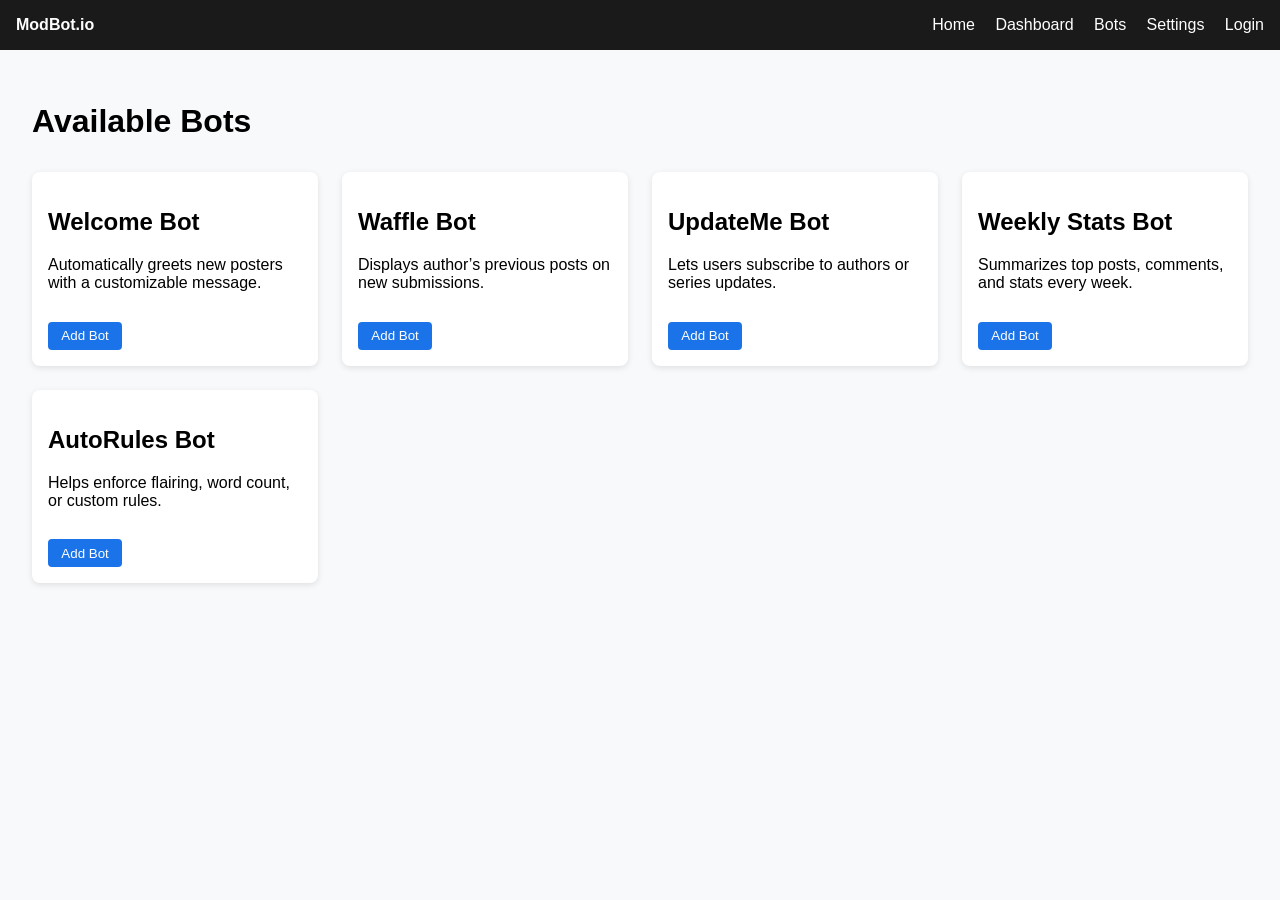
==== bots.html @ 6c37dac9 "Add files via upload" ====
<!DOCTYPE html>
<html>
<head>
  <title>Select Bots</title>
  <link rel="stylesheet" href="styles.css">
</head>
<body>
<header>
  <div><strong>ModBot.io</strong></div>
  <nav>
    <a href="index.html">Home</a>
    <a href="dashboard.html">Dashboard</a>
    <a href="bots.html">Bots</a>
    <a href="settings.html">Settings</a>
    <a href="login.html">Login</a>
  </nav>
</header>

<main>
  <h1>Available Bots</h1>
  <div class="bots">
    <div class="bot">
      <h2>Welcome Bot</h2>
      <p>Automatically greets new posters with a customizable message.</p>
      <button>Add Bot</button>
    </div>
    <div class="bot">
      <h2>Waffle Bot</h2>
      <p>Displays author’s previous posts on new submissions.</p>
      <button>Add Bot</button>
    </div>
    <div class="bot">
      <h2>UpdateMe Bot</h2>
      <p>Lets users subscribe to authors or series updates.</p>
      <button>Add Bot</button>
    </div>
    <div class="bot">
      <h2>Weekly Stats Bot</h2>
      <p>Summarizes top posts, comments, and stats every week.</p>
      <button>Add Bot</button>
    </div>
    <div class="bot">
      <h2>AutoRules Bot</h2>
      <p>Helps enforce flairing, word count, or custom rules.</p>
      <button>Add Bot</button>
    </div>
  </div>
</main>
</body>
</html>
---- styles.css ----
body {
  font-family: Arial, sans-serif;
  margin: 0;
  padding: 0;
  background: #f7f9fb;
}
header {
  background: #1a1a1a;
  color: white;
  padding: 1em;
  display: flex;
  justify-content: space-between;
  align-items: center;
}
header nav a {
  color: white;
  margin-left: 1em;
  text-decoration: none;
}
main {
  padding: 2em;
}
.bots {
  display: grid;
  grid-template-columns: repeat(auto-fit, minmax(250px, 1fr));
  gap: 1.5em;
  margin-top: 2em;
}
.bot {
  background: white;
  padding: 1em;
  border-radius: 8px;
  box-shadow: 0 2px 6px rgba(0, 0, 0, 0.1);
}
.bot button {
  margin-top: 1em;
  padding: 0.5em 1em;
  background: #1a73e8;
  color: white;
  border: none;
  border-radius: 4px;
  cursor: pointer;
}
.dashboard-stats {
  display: grid;
  grid-template-columns: repeat(auto-fit, minmax(220px, 1fr));
  gap: 1.5em;
  margin-top: 2em;
}

.stat-box {
  background: white;
  padding: 1.5em;
  border-radius: 10px;
  box-shadow: 0 2px 10px rgba(0,0,0,0.08);
  text-align: center;
}

.stat-box h2 {
  margin-bottom: 0.5em;
  font-size: 1.2em;
  color: #1a1a1a;
}

.stat-box p {
  font-size: 1.5em;
  color: #1a73e8;
  margin: 0;
}
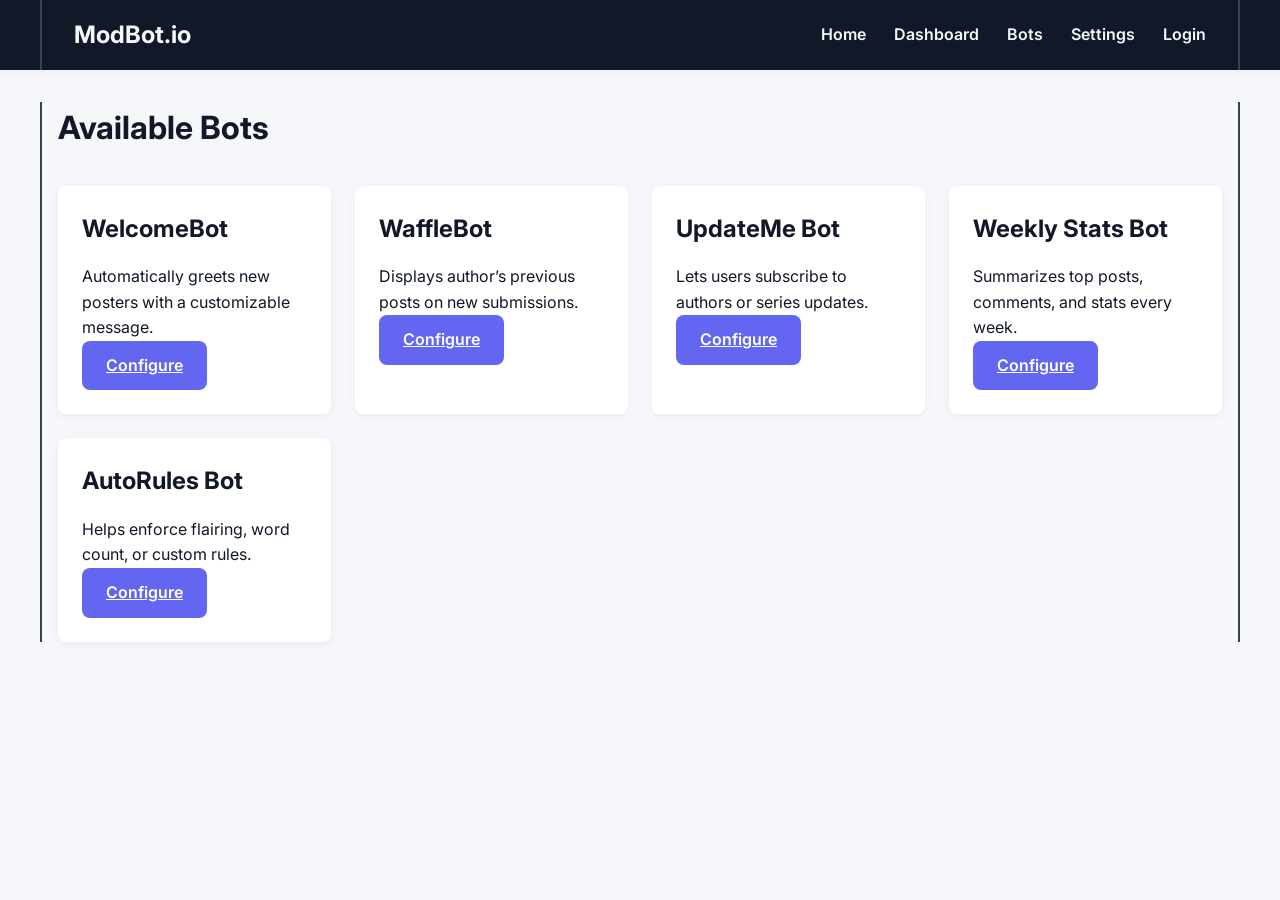
==== commit 3cbedbb5: "Add files via upload" ====
--- a/bots.html
+++ b/bots.html
@@ -1,50 +1,53 @@
 <!DOCTYPE html>
-<html>
+<html lang="en">
 <head>
-  <title>Select Bots</title>
-  <link rel="stylesheet" href="styles.css">
+  <meta charset="UTF-8" />
+  <meta name="viewport" content="width=device-width, initial-scale=1.0" />
+  <title>ModBot.io - Bots</title>
+  <link rel="stylesheet" href="styles.css" />
 </head>
 <body>
 <header>
-  <div><strong>ModBot.io</strong></div>
-  <nav>
-    <a href="index.html">Home</a>
-    <a href="dashboard.html">Dashboard</a>
-    <a href="bots.html">Bots</a>
-    <a href="settings.html">Settings</a>
-    <a href="login.html">Login</a>
+  <nav class="container">
+    <div class="logo"><strong>ModBot.io</strong></div>
+    <div class="nav-links">
+      <a href="index.html">Home</a>
+      <a href="dashboard.html">Dashboard</a>
+      <a href="bots.html">Bots</a>
+      <a href="settings.html">Settings</a>
+      <a href="login.html">Login</a>
+    </div>
   </nav>
 </header>
-
-<main>
+<main class="container">
   <h1>Available Bots</h1>
   <div class="bots">
-    <div class="bot">
-      <h2>Welcome Bot</h2>
+    <div class="bot-card">
+      <h2>WelcomeBot</h2>
       <p>Automatically greets new posters with a customizable message.</p>
-      <button>Add Bot</button>
+      <a href="welcomebot.html" class="button">Configure</a>
     </div>
-    <div class="bot">
-      <h2>Waffle Bot</h2>
+    <div class="bot-card">
+      <h2>WaffleBot</h2>
       <p>Displays author’s previous posts on new submissions.</p>
-      <button>Add Bot</button>
+      <a href="wafflebot.html" class="button">Configure</a>
     </div>
-    <div class="bot">
+    <div class="bot-card">
       <h2>UpdateMe Bot</h2>
       <p>Lets users subscribe to authors or series updates.</p>
-      <button>Add Bot</button>
+      <a href="updatebot.html" class="button">Configure</a>
     </div>
-    <div class="bot">
+    <div class="bot-card">
       <h2>Weekly Stats Bot</h2>
       <p>Summarizes top posts, comments, and stats every week.</p>
-      <button>Add Bot</button>
+      <a href="weeklybot.html" class="button">Configure</a>
     </div>
-    <div class="bot">
+    <div class="bot-card">
       <h2>AutoRules Bot</h2>
       <p>Helps enforce flairing, word count, or custom rules.</p>
-      <button>Add Bot</button>
+      <a href="autorulesbot.html" class="button">Configure</a>
     </div>
   </div>
 </main>
 </body>
-</html>
+</html>
--- a/styles.css
+++ b/styles.css
@@ -1,70 +1,184 @@
+@import url('https://fonts.googleapis.com/css2?family=Inter:wght@400;600&display=swap');
+
+:root {
+  --bg: #f5f7fa;
+  --fg: #111827;
+  --accent: #6366f1;
+  --card-bg: #ffffff;
+  --header-bg: #111827;
+  --header-fg: #f5f7fa;
+  --radius: 8px;
+  --shadow: 0 2px 10px rgba(0,0,0,0.05);
+  --border-color: #374151; /* Dark border colour */
+}
+
+/* Reset */
+* {
+  box-sizing: border-box;
+  margin: 0;
+  padding: 0;
+}
 
 body {
-  font-family: Arial, sans-serif;
-  margin: 0;
-  padding: 0;
-  background: #f7f9fb;
+  font-family: 'Inter', sans-serif;
+  background-color: var(--bg);
+  color: var(--fg);
+  line-height: 1.6;
 }
+
+/* Header */
 header {
-  background: #1a1a1a;
-  color: white;
-  padding: 1em;
+  background-color: var(--header-bg);
+  box-shadow: var(--shadow);
+  position: sticky;
+  top: 0;
+  z-index: 1000;
+}
+header nav.container {
+  max-width: 1200px;
+  margin: 0 auto;
+  padding: 1rem 2rem;
   display: flex;
   justify-content: space-between;
   align-items: center;
 }
-header nav a {
-  color: white;
-  margin-left: 1em;
+header strong {
+  color: var(--header-fg);
+  font-size: 1.5rem;
+}
+nav a {
+  margin-left: 1.5rem;
   text-decoration: none;
+  color: var(--header-fg);
+  font-weight: 600;
+  transition: color 0.2s;
 }
-main {
-  padding: 2em;
+nav a:hover {
+  color: var(--accent);
 }
-.bots {
+
+/* Main container with dark borders */
+.container {
+  max-width: 1200px;
+  margin: 2rem auto;
+  padding: 0 1rem;
+  border-left: 2px solid var(--border-color);
+  border-right: 2px solid var(--border-color);
+}
+
+/* Ensure lists have proper indent inside bordered container */
+.container ul {
+  padding-left: 1.5rem;
+  margin-bottom: 1.5rem;
+}
+.container ul li {
+  margin-bottom: 0.5rem;
+}
+
+h1, h2, h3 {
+  margin-bottom: 1rem;
+}
+.hero p, .features ul, .footer {
+  margin-bottom: 1.5rem;
+}
+
+.bots, .dashboard-stats {
   display: grid;
   grid-template-columns: repeat(auto-fit, minmax(250px, 1fr));
-  gap: 1.5em;
-  margin-top: 2em;
-}
-.bot {
-  background: white;
-  padding: 1em;
-  border-radius: 8px;
-  box-shadow: 0 2px 6px rgba(0, 0, 0, 0.1);
-}
-.bot button {
-  margin-top: 1em;
-  padding: 0.5em 1em;
-  background: #1a73e8;
-  color: white;
-  border: none;
-  border-radius: 4px;
-  cursor: pointer;
-}
-.dashboard-stats {
-  display: grid;
-  grid-template-columns: repeat(auto-fit, minmax(220px, 1fr));
-  gap: 1.5em;
-  margin-top: 2em;
+  gap: 1.5rem;
+  margin-top: 2rem;
 }
 
-.stat-box {
-  background: white;
-  padding: 1.5em;
-  border-radius: 10px;
-  box-shadow: 0 2px 10px rgba(0,0,0,0.08);
-  text-align: center;
+.card, .bot-card, .stat-card {
+  background-color: var(--card-bg);
+  border-radius: var(--radius);
+  box-shadow: var(--shadow);
+  padding: 1.5rem;
 }
 
-.stat-box h2 {
-  margin-bottom: 0.5em;
-  font-size: 1.2em;
-  color: #1a1a1a;
+.button, button {
+  display: inline-block;
+  padding: 0.75rem 1.5rem;
+  background-color: var(--accent);
+  color: #fff;
+  border: none;
+  border-radius: var(--radius);
+  font-weight: 600;
+  cursor: pointer;
+  transition: background-color 0.2s;
+}
+.button:hover, button:hover {
+  background-color: #4f46e5;
 }
 
-.stat-box p {
-  font-size: 1.5em;
-  color: #1a73e8;
-  margin: 0;
+input[type="text"], input[type="number"], textarea, select {
+  width: 100%;
+  padding: 0.75rem;
+  border: 1px solid #d1d5db;
+  border-radius: var(--radius);
+  margin-bottom: 1rem;
 }
+label {
+  display: block;
+  margin-bottom: 0.5rem;
+  font-weight: 600;
+}
+
+/* Toggle switch styles */
+.switch {
+  display: inline-block;
+  width: 50px; height: 24px;
+  position: relative;
+}
+.switch input {
+  opacity: 0;
+  width: 0; height: 0;
+}
+.slider {
+  position: absolute; cursor: pointer;
+  top: 0; left: 0; right: 0; bottom: 0;
+  background-color: #ccc;
+  transition: 0.4s;
+  border-radius: 24px;
+}
+.slider:before {
+  content: "";
+  position: absolute;
+  height: 20px; width: 20px;
+  left: 2px; bottom: 2px;
+  background-color: #fff;
+  transition: 0.4s;
+  border-radius: 50%;
+}
+input:checked + .slider {
+  background-color: #4ade80;
+}
+input:checked + .slider:before {
+  transform: translateX(26px);
+}
+
+footer {
+  text-align: center;
+  color: #6b7280;
+  margin: 3rem 0;
+}
+
+/* Responsive */
+@media (max-width: 640px) {
+  header nav.container {
+    padding: 1rem;
+  }
+  header strong {
+    font-size: 1.25rem;
+  }
+  nav a {
+    margin-left: 1rem;
+    font-size: 0.875rem;
+  }
+  .container {
+    border-left: none;
+    border-right: none;
+    margin: 1.5rem auto;
+    padding: 0 0.75rem;
+  }
+}
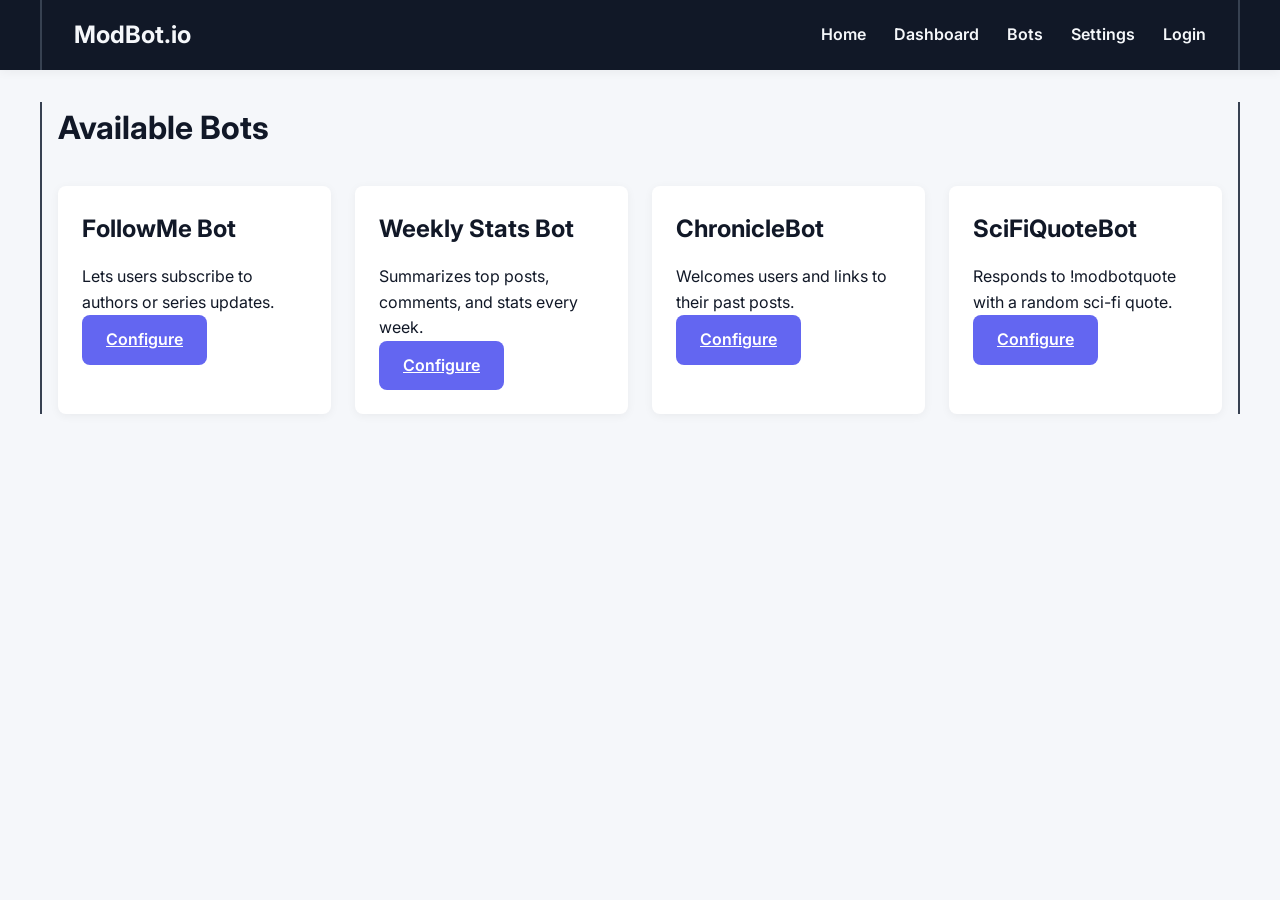
==== commit f26fe031: "Add files via upload" ====
--- a/bots.html
+++ b/bots.html
@@ -23,17 +23,7 @@
   <h1>Available Bots</h1>
   <div class="bots">
     <div class="bot-card">
-      <h2>WelcomeBot</h2>
-      <p>Automatically greets new posters with a customizable message.</p>
-      <a href="welcomebot.html" class="button">Configure</a>
-    </div>
-    <div class="bot-card">
-      <h2>WaffleBot</h2>
-      <p>Displays author’s previous posts on new submissions.</p>
-      <a href="wafflebot.html" class="button">Configure</a>
-    </div>
-    <div class="bot-card">
-      <h2>UpdateMe Bot</h2>
+      <h2>FollowMe Bot</h2>
       <p>Lets users subscribe to authors or series updates.</p>
       <a href="updatebot.html" class="button">Configure</a>
     </div>
@@ -43,9 +33,14 @@
       <a href="weeklybot.html" class="button">Configure</a>
     </div>
     <div class="bot-card">
-      <h2>AutoRules Bot</h2>
-      <p>Helps enforce flairing, word count, or custom rules.</p>
-      <a href="autorulesbot.html" class="button">Configure</a>
+      <h2>ChronicleBot</h2>
+      <p>Welcomes users and links to their past posts.</p>
+      <a href="chroniclebot.html" class="button">Configure</a>
+    </div>
+    <div class="bot-card">
+      <h2>SciFiQuoteBot</h2>
+      <p>Responds to !modbotquote with a random sci-fi quote.</p>
+      <a href="Scifiquotebot.html" class="button">Configure</a>
     </div>
   </div>
 </main>
